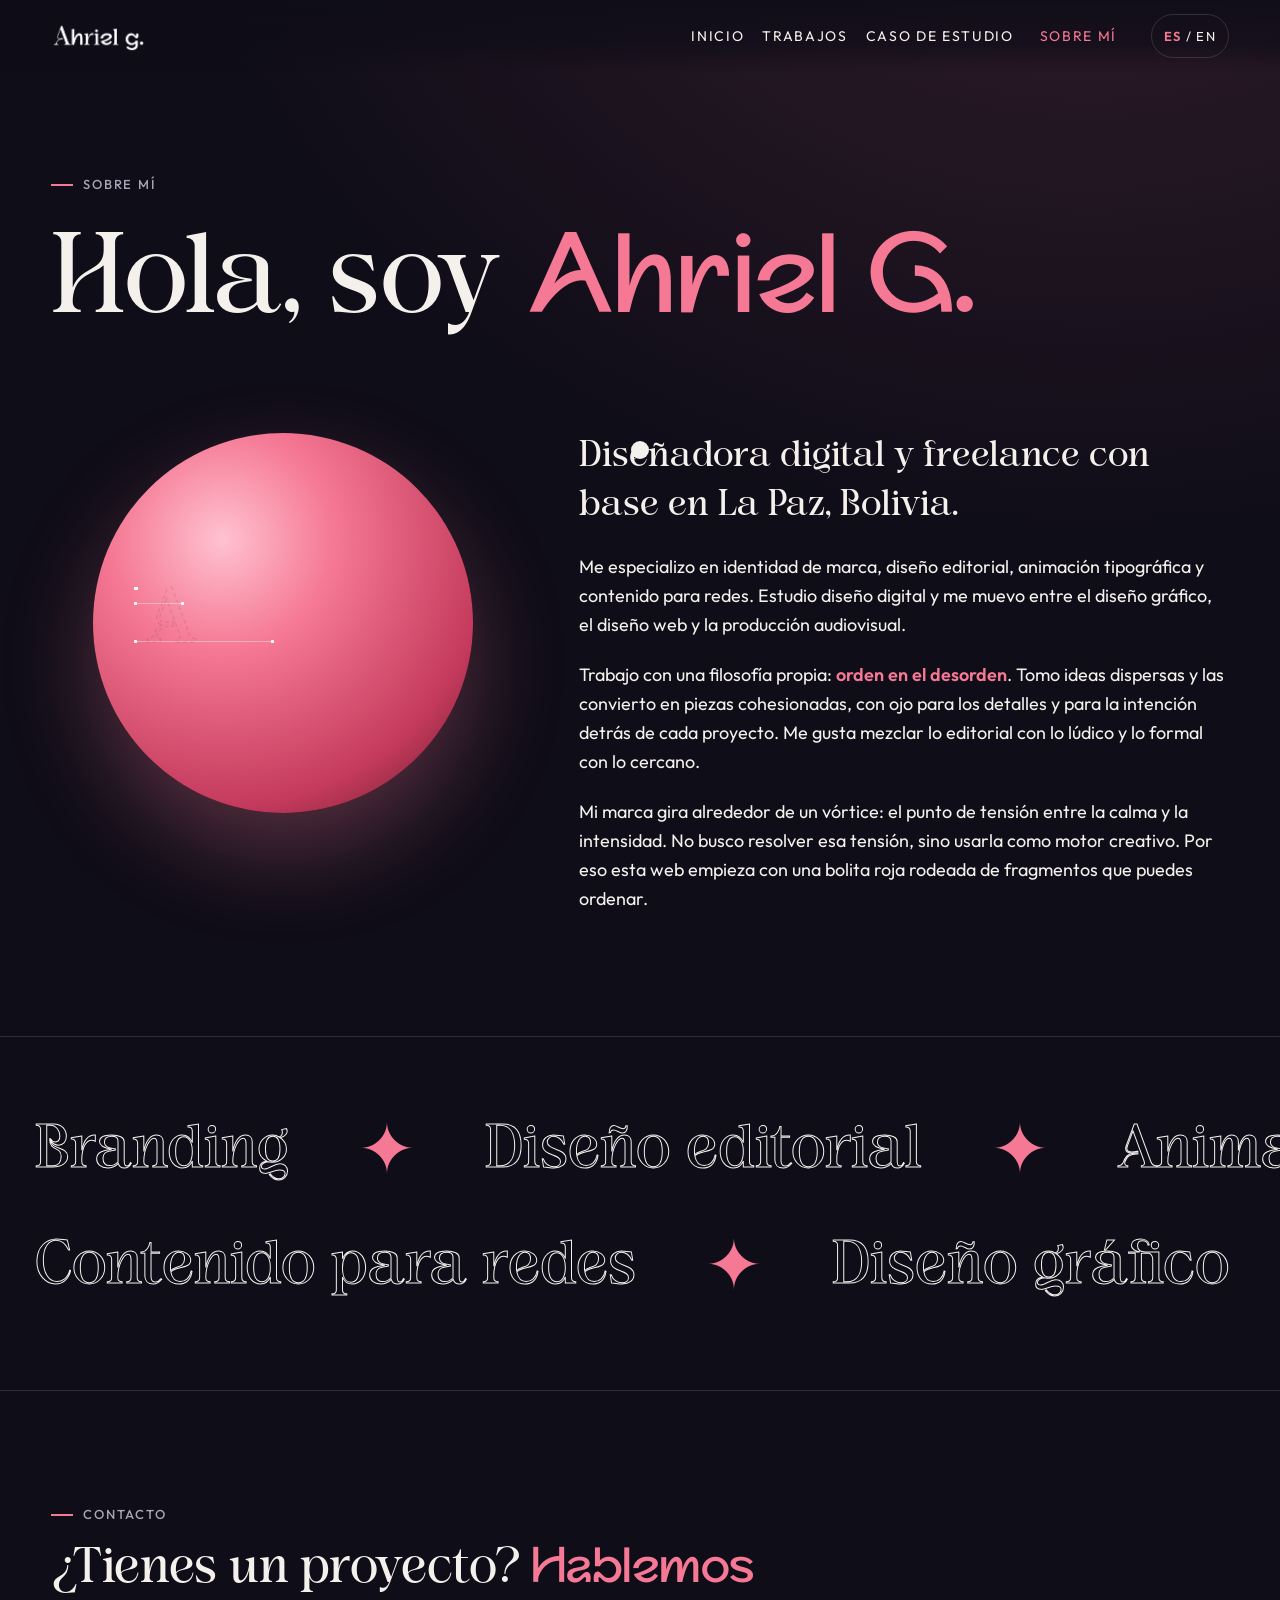
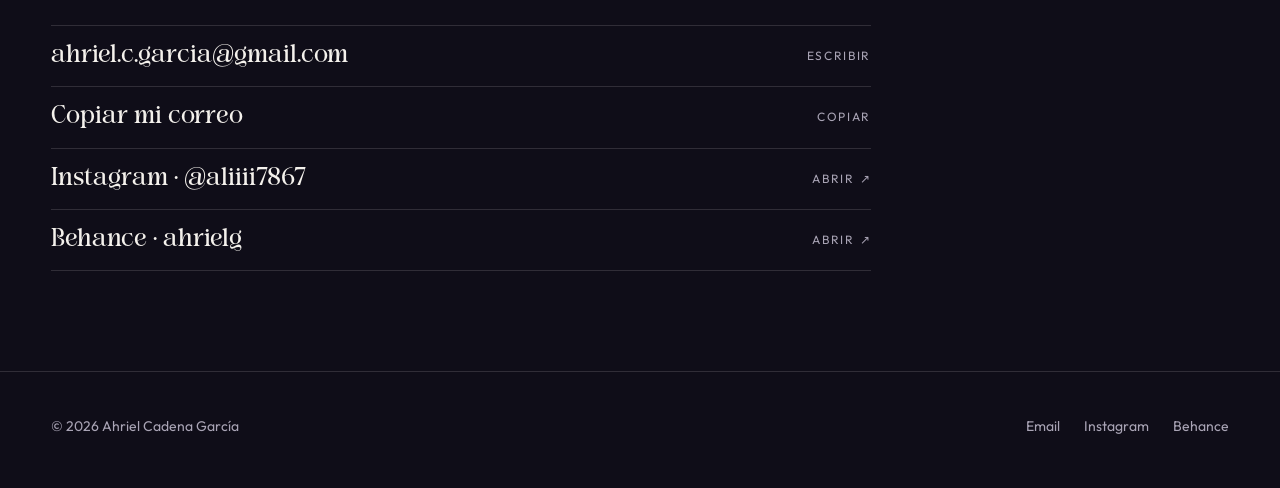
==== sobre-mi.html @ 5d2979db "Portafolio web de Ahriel G. Co-Authored-By: Claude Opus 5.5 <noreply@anthropic.com> Claude-Session: " ====
<!DOCTYPE html>
<html lang="es" class="cargando">
<head>
  <meta charset="UTF-8">
  <meta name="viewport" content="width=device-width, initial-scale=1">
  <title>Sobre mí · Ahriel G.</title>
  <meta name="description" content="Ahriel Cadena García (Ahriel G.), diseñadora digital freelance en La Paz, Bolivia. Bio y contacto.">
  <meta name="theme-color" content="#0F0D18">
  <link rel="icon" href="assets/img/marca/favicon.png">
  <link rel="stylesheet" href="css/estilos.css">
</head>
<body class="pagina-sobre">
  <a class="saltar" href="#contenido" data-i18n="saltar">Saltar al contenido</a>

  <header class="cabecera">
    <a class="cabecera__logo" href="index.html" aria-label="Ahriel G. · Inicio" data-i18n-aria="aria_inicio">
      <img src="assets/img/marca/logo-blanco.webp" alt="Ahriel g." width="777" height="280">
    </a>
    <nav class="menu" aria-label="Principal">
      <ul class="menu__lista">
        <li><a class="menu__enlace" href="index.html"><span data-i18n="nav_inicio">Inicio</span></a></li>
        <li><a class="menu__enlace" href="trabajos.html"><span data-i18n="nav_trabajos">Trabajos</span></a></li>
        <li><a class="menu__enlace" href="caso.html"><span data-i18n="nav_caso">Caso de estudio</span></a></li>
        <li><a class="menu__enlace" href="sobre-mi.html" aria-current="page"><span data-i18n="nav_sobre">Sobre mí</span></a></li>
      </ul>
      <button class="idioma" type="button"><b>ES</b> / EN</button>
      <button class="menu__abrir" type="button" aria-expanded="false" aria-label="Abrir menú" data-i18n-aria="aria_menu"><i></i><i></i></button>
    </nav>
  </header>

  <main id="contenido">
    <section class="encabezado contenedor">
      <p class="etiqueta etiqueta--raya aparece" data-i18n="so_etiqueta">Sobre mí</p>
      <h1 class="aparece" data-i18n="so_titulo">Hola, soy <span class="acento">Ahriel G.</span></h1>
    </section>

    <section class="contenedor sobre">
      <!-- Bolita con el logo y el efecto "Tech Text" (js/tech-text.js):
           el texto vive en un canvas dentro de la bolita, centrado y contenido en ella -->
      <div class="sobre__marca aparece">
        <div class="bolita-logo" role="img" aria-label="Logotipo Ahriel g." data-i18n-aria="aria_logo">
          <div class="bolita-logo__texto" data-texto="Ahriel g."></div>
        </div>
      </div>
      <div class="sobre__texto">
        <p class="destacado aparece" data-i18n="so_p1">Diseñadora digital y freelance con base en La Paz, Bolivia.</p>
        <p class="aparece" data-i18n="so_p2">Me especializo en identidad de marca, diseño editorial, animación tipográfica y contenido para redes. Estudio diseño digital y me muevo entre el diseño gráfico, el diseño web y la producción audiovisual.</p>
        <p class="aparece" data-i18n="so_p3">Trabajo con una filosofía propia: <strong>orden en el desorden</strong>. Tomo ideas dispersas y las convierto en piezas cohesionadas, con ojo para los detalles y para la intención detrás de cada proyecto. Me gusta mezclar lo editorial con lo lúdico y lo formal con lo cercano.</p>
        <p class="aparece" data-i18n="so_p4">Mi marca gira alrededor de un vórtice: el punto de tensión entre la calma y la intensidad. No busco resolver esa tensión, sino usarla como motor creativo. Por eso esta web empieza con una bolita roja rodeada de fragmentos que puedes ordenar.</p>
      </div>
    </section>

    <!-- Filas de palabras que se desplazan (el contenido se repite para que el bucle no se corte) -->
    <section class="cintas" aria-label="Disciplinas" data-i18n-aria="aria_disciplinas">
      <div class="cinta" aria-hidden="true">
        <span data-i18n="ci1">Branding</span><span><b>✦</b></span><span data-i18n="ci2">Diseño editorial</span><span><b>✦</b></span><span data-i18n="ci3">Animación tipográfica</span><span><b>✦</b></span>
        <span data-i18n="ci1">Branding</span><span><b>✦</b></span><span data-i18n="ci2">Diseño editorial</span><span><b>✦</b></span><span data-i18n="ci3">Animación tipográfica</span><span><b>✦</b></span>
      </div>
      <div class="cinta cinta--inversa" aria-hidden="true">
        <span data-i18n="ci4">Contenido para redes</span><span><b>✦</b></span><span data-i18n="ci5">Diseño gráfico</span><span><b>✦</b></span><span data-i18n="ci6">Diseño web</span><span><b>✦</b></span>
        <span data-i18n="ci4">Contenido para redes</span><span><b>✦</b></span><span data-i18n="ci5">Diseño gráfico</span><span><b>✦</b></span><span data-i18n="ci6">Diseño web</span><span><b>✦</b></span>
      </div>
      <p class="solo-lector" data-i18n="so_disc">Branding, diseño editorial, animación tipográfica, contenido para redes, diseño gráfico y diseño web.</p>
    </section>

    <section class="contacto contenedor" id="contacto" aria-labelledby="titulo-contacto">
      <p class="etiqueta etiqueta--raya aparece" data-i18n="co_etiqueta">Contacto</p>
      <h2 id="titulo-contacto" class="aparece" data-i18n="co_titulo">¿Tienes un proyecto? <span class="acento">Hablemos</span></h2>
      <ul class="contacto__lista">
        <li class="aparece"><a href="mailto:ahriel.c.garcia@gmail.com">ahriel.c.garcia@gmail.com <small data-i18n="co_escribir">Escribir</small></a></li>
        <li class="aparece"><button type="button" data-copiar="ahriel.c.garcia@gmail.com"><span data-i18n="co_copiar_t">Copiar mi correo</span> <small data-i18n="co_copiar">Copiar</small></button></li>
        <li class="aparece"><a href="https://www.instagram.com/aliiii7867/" target="_blank" rel="noopener">Instagram · @aliiii7867 <small data-i18n="co_abrir">Abrir ↗</small></a></li>
        <li class="aparece"><a href="https://www.behance.net/ahrielg" target="_blank" rel="noopener">Behance · ahrielg <small data-i18n="co_abrir">Abrir ↗</small></a></li>
      </ul>
    </section>
  </main>

  <footer class="pie">
    <span>© <span data-anio>2026</span> Ahriel Cadena García</span>
    <div class="pie__enlaces">
      <a href="mailto:ahriel.c.garcia@gmail.com">Email</a>
      <a href="https://www.instagram.com/aliiii7867/" target="_blank" rel="noopener">Instagram</a>
      <a href="https://www.behance.net/ahrielg" target="_blank" rel="noopener">Behance</a>
    </div>
  </footer>

  <div class="transicion" aria-hidden="true"><img src="assets/img/marca/logo-negativo.webp" alt=""></div>

  <script src="js/textos.js"></script>
  <script src="js/comun.js"></script>
  <script src="js/tech-text.js"></script>
  <script src="js/sobre-mi.js"></script>
</body>
</html>
---- css/estilos.css ----
/* =====================================================================
   PORTAFOLIO · AHRIEL G.
   Hoja de estilos principal, ordenada en bloques:
   1. Colores y medidas            7. Cursor personalizado
   2. Tipografías                  8. Transición entre páginas
   3. Base                         9. Precarga
   4. Cabecera y menú             10. Apariciones y utilidades
   5. Pie de página               11+. Estilos de cada página (marcados)
   6. Botones con corchetes
   ===================================================================== */

/* ---------------------------------------------------------------------
   1. COLORES Y MEDIDAS
   Para cambiar un color en toda la web, cámbialo solo aquí.
   --------------------------------------------------------------------- */
:root {
  /* Paleta de la identidad visual de Ahriel G. */
  --fondo: #0F0D18;        /* Primario (casi negro)             */
  --fondo-2: #17141F;      /* Tarjetas                          */
  --rojo: #F0402F;         /* Secundario                        */
  --menta: #4FD9AC;        /* Acento (turquesa)                 */
  --amarillo: #F5C13D;     /* Color 4                           */
  --rosa: #F57894;         /* Rosa neón                         */
  --indigo: #5B54B0;       /* Índigo orbital                    */
  --texto: #F4F1EC;        /* Texto principal                   */
  --texto-suave: #A9A4B5;  /* Texto secundario                  */
  --linea: rgba(244, 241, 236, 0.14);

  /* Color que predomina en cada página (se cambia más abajo, en 1b) */
  --acento: var(--rojo);

  --margen: clamp(16px, 4vw, 56px);
  --radio: 18px;
  --alto-cabecera: 72px;
  --suave: cubic-bezier(0.22, 1, 0.36, 1);
}

/* 1b. COLOR PREDOMINANTE DE CADA PÁGINA */
.pagina-inicio   { --acento: var(--rojo); }
.pagina-trabajos { --acento: var(--menta); }
.pagina-caso     { --acento: var(--amarillo); }
.pagina-sobre    { --acento: var(--rosa); }

/* ---------------------------------------------------------------------
   2. TIPOGRAFÍAS
   Ramesha → títulos · Gebuk → palabras de acento · Outfit → texto
   Ramesha se ve más grande que Gebuk con los mismos px: sus mayúsculas
   miden 735 unidades y las de Gebuk 625. Con size-adjust: 85% las dos
   quedan con la misma altura visual en todo el sitio.
   --------------------------------------------------------------------- */
@font-face { font-family: "Ramesha"; src: url("../assets/fonts/ramesha-regular.woff") format("woff"); font-weight: 400; font-display: swap; size-adjust: 85%; }
@font-face { font-family: "Ramesha"; src: url("../assets/fonts/ramesha-bold.woff") format("woff"); font-weight: 700; font-display: swap; size-adjust: 85%; }
@font-face { font-family: "Ramesha"; src: url("../assets/fonts/ramesha-italic.woff") format("woff"); font-style: italic; font-display: swap; size-adjust: 85%; }
@font-face { font-family: "Gebuk"; src: url("../assets/fonts/gebuk-regular.woff") format("woff"); font-display: swap; }
@font-face { font-family: "Outfit"; src: url("../assets/fonts/outfit-variable.woff2") format("woff2"); font-weight: 100 900; font-display: swap; }

/* ---------------------------------------------------------------------
   3. BASE
   --------------------------------------------------------------------- */
*, *::before, *::after { box-sizing: border-box; }
html { -webkit-text-size-adjust: 100%; scroll-behavior: smooth; overflow-x: clip; }
body {
  margin: 0;
  /* un brillo suave del color de la página arriba del todo */
  background:
    radial-gradient(120% 60% at 85% -10%, color-mix(in srgb, var(--acento) 16%, transparent), transparent 60%),
    var(--fondo);
  background-repeat: no-repeat;
  color: var(--texto);
  font-family: "Outfit", system-ui, sans-serif;
  font-size: clamp(16px, 1.05vw + 10px, 19px);
  line-height: 1.6;
  -webkit-font-smoothing: antialiased;
  overflow-x: hidden;
}
img, video, canvas { display: block; max-width: 100%; }
a { color: inherit; }
button { font: inherit; color: inherit; }
::selection { background: var(--acento); color: var(--fondo); }

h1, h2, h3 { font-family: "Ramesha", Georgia, serif; font-weight: 400; line-height: 0.98; margin: 0; letter-spacing: -0.005em; }
h1 { font-size: clamp(56px, 10vw, 128px); }
h2 { font-size: clamp(40px, 6.4vw, 92px); }
h3 { font-size: clamp(28px, 3vw, 44px); }

/* Palabra de acento en Gebuk */
.acento { font-family: "Gebuk", "Ramesha", serif; color: var(--acento); font-weight: 400; }

.etiqueta {
  font-size: 13px; letter-spacing: 0.14em; text-transform: uppercase;
  color: var(--texto-suave); font-weight: 500;
}
/* una rayita del color de la página antes de cada etiqueta */
.etiqueta--raya::before { content: ""; display: inline-block; width: 22px; height: 2px; background: var(--acento); vertical-align: middle; margin-right: 10px; transform: translateY(-1px); }

.contenedor { width: 100%; max-width: 1360px; margin: 0 auto; padding-left: var(--margen); padding-right: var(--margen); }
.solo-lector { position: absolute; width: 1px; height: 1px; overflow: hidden; clip: rect(0 0 0 0); white-space: nowrap; }
.saltar { position: absolute; left: 12px; top: -60px; z-index: 300; background: var(--texto); color: var(--fondo); padding: 10px 16px; border-radius: 99px; }
.saltar:focus { top: 12px; }
:focus-visible { outline: 2px solid var(--acento); outline-offset: 4px; border-radius: 6px; }

/* ---------------------------------------------------------------------
   4. CABECERA Y MENÚ
   --------------------------------------------------------------------- */
.cabecera {
  position: fixed; inset: 0 0 auto 0; z-index: 100;
  height: var(--alto-cabecera);
  display: flex; align-items: center; justify-content: space-between; gap: 16px;
  padding: 0 var(--margen);
  background: linear-gradient(rgba(15, 13, 24, 0.94) 0%, rgba(15, 13, 24, 0.7) 60%, rgba(15, 13, 24, 0) 100%);
}
.cabecera__logo img { height: 34px; width: auto; }
.menu { display: flex; align-items: center; gap: clamp(8px, 2vw, 28px); }
.menu__lista { display: flex; gap: clamp(4px, 1.4vw, 20px); list-style: none; margin: 0; padding: 0; }
.menu__enlace { display: inline-flex; align-items: center; min-height: 44px; text-decoration: none; font-size: 14px; letter-spacing: 0.12em; text-transform: uppercase; }
.menu__enlace span { display: inline-block; transition: padding 0.3s var(--suave), color 0.3s; }
.menu__enlace:hover span, .menu__enlace[aria-current="page"] span { padding: 0 8px; color: var(--acento); }
.idioma { min-height: 44px; min-width: 64px; padding: 0 12px; border-radius: 99px; cursor: pointer; background: transparent; border: 1px solid var(--linea); font-size: 13px; letter-spacing: 0.1em; }
.idioma b { color: var(--acento); font-weight: 600; }
.menu__abrir { display: none; width: 48px; height: 48px; border: 0; background: transparent; cursor: pointer; position: relative; }
.menu__abrir i { position: absolute; left: 12px; right: 12px; height: 2px; background: var(--texto); transition: transform 0.4s var(--suave), top 0.4s var(--suave); }
.menu__abrir i:nth-child(1) { top: 19px; }
.menu__abrir i:nth-child(2) { top: 27px; }
.menu-abierto .menu__abrir i:nth-child(1) { top: 23px; transform: rotate(45deg); }
.menu-abierto .menu__abrir i:nth-child(2) { top: 23px; transform: rotate(-45deg); }
@media (max-width: 860px) {
  .menu__abrir { display: block; }
  .menu__lista {
    position: fixed; inset: 0; z-index: -1;
    flex-direction: column; justify-content: center; align-items: flex-start; gap: 8px;
    padding: calc(var(--alto-cabecera) + 24px) var(--margen) 40px;
    background: var(--fondo);
    clip-path: circle(0% at calc(100% - 40px) 36px);
    transition: clip-path 0.7s var(--suave);
  }
  .menu-abierto .menu__lista { clip-path: circle(150% at calc(100% - 40px) 36px); }
  .menu__enlace { font-family: "Ramesha", serif; font-size: clamp(44px, 13vw, 72px); letter-spacing: 0; text-transform: none; }
}

/* ---------------------------------------------------------------------
   5. PIE DE PÁGINA
   --------------------------------------------------------------------- */
.pie {
  position: relative; z-index: 3; background: var(--fondo);
  border-top: 1px solid var(--linea);
  padding: 32px var(--margen) 40px;
  display: flex; flex-wrap: wrap; gap: 16px 32px; justify-content: space-between; align-items: center;
  font-size: 14px; color: var(--texto-suave);
}
.pie a { text-decoration: none; display: inline-flex; min-height: 44px; align-items: center; }
.pie a:hover { color: var(--acento); }
.pie__enlaces { display: flex; flex-wrap: wrap; gap: 4px 24px; }

/* ---------------------------------------------------------------------
   6. BOTONES CON CORCHETES
   Cuatro corchetes en las esquinas que se abren con el mouse,
   al tocar (:active) o cuando el botón entra en pantalla en celular (.tocado).
   --------------------------------------------------------------------- */
.boton {
  position: relative; display: inline-flex; align-items: center; justify-content: center; gap: 10px;
  min-height: 52px; padding: 12px 34px;
  text-decoration: none; text-transform: uppercase; letter-spacing: 0.14em; font-size: 14px; font-weight: 500;
  background: none; border: 0; cursor: pointer; color: var(--texto); white-space: nowrap;
}
.boton::before, .boton::after, .boton > .c1, .boton > .c2 {
  content: ""; position: absolute; width: 10px; height: 10px;
  border-color: currentColor; border-style: solid; border-width: 0;
  transition: transform 0.35s var(--suave);
}
.boton::before { left: 0; top: 0; border-left-width: 1.5px; border-top-width: 1.5px; }
.boton::after  { right: 0; top: 0; border-right-width: 1.5px; border-top-width: 1.5px; }
.boton > .c1   { left: 0; bottom: 0; border-left-width: 1.5px; border-bottom-width: 1.5px; }
.boton > .c2   { right: 0; bottom: 0; border-right-width: 1.5px; border-bottom-width: 1.5px; }
.boton:hover::before, .boton:active::before, .boton.tocado::before, .boton:hover > .c1, .boton:active > .c1, .boton.tocado > .c1 { transform: translateX(-10px); }
.boton:hover::after, .boton:active::after, .boton.tocado::after, .boton:hover > .c2, .boton:active > .c2, .boton.tocado > .c2 { transform: translateX(10px); }
.boton--acento { color: var(--acento); }
.boton .flecha { transition: transform 0.35s var(--suave); }
.boton:hover .flecha { transform: translateX(4px); }

/* ---------------------------------------------------------------------
   7. CURSOR PERSONALIZADO (solo con mouse)
   --------------------------------------------------------------------- */
.cursor { position: fixed; left: 0; top: 0; z-index: 400; pointer-events: none; width: 0; height: 0; display: none; }
.cursor__bola {
  position: absolute; left: 0; top: 0; width: 18px; height: 18px; border-radius: 50%;
  transform: translate(-50%, -50%); background: var(--texto); mix-blend-mode: difference;
  transition: width 0.35s var(--suave), height 0.35s var(--suave), background 0.3s;
  display: grid; place-items: center;
}
.cursor__texto { font-size: 11px; line-height: 1.15; letter-spacing: 0.12em; text-transform: uppercase; font-weight: 600; color: var(--fondo); text-align: center; opacity: 0; transition: opacity 0.2s; }
.cursor--enlace .cursor__bola { width: 48px; height: 48px; }
.cursor--texto .cursor__bola { width: 104px; height: 104px; mix-blend-mode: normal; background: var(--acento); }
.cursor--texto .cursor__texto { opacity: 1; }
@media (hover: hover) and (pointer: fine) {
  .cursor { display: block; }
  body.con-cursor, body.con-cursor a, body.con-cursor button { cursor: none; }
}

/* ---------------------------------------------------------------------
   8. TRANSICIÓN ENTRE PÁGINAS (círculo rojo de la marca)
   --------------------------------------------------------------------- */
.transicion {
  position: fixed; inset: 0; z-index: 500; pointer-events: none; background: var(--rojo);
  clip-path: circle(0px at var(--x, 50%) var(--y, 50%)); display: grid; place-items: center;
}
.transicion img { width: min(44vw, 340px); opacity: 0; transition: opacity 0.3s; }
.transicion.cubre { clip-path: circle(150vmax at var(--x, 50%) var(--y, 50%)); transition: clip-path 0.7s var(--suave); pointer-events: auto; }
.transicion.cubre img { opacity: 1; }
.transicion.abre { clip-path: circle(0px at 50% 50%); transition: clip-path 0.8s var(--suave); }
.cargando .transicion { clip-path: circle(150vmax at 50% 50%); }

/* ---------------------------------------------------------------------
   9. PRECARGA (solo en Inicio)
   --------------------------------------------------------------------- */
.precarga { position: fixed; inset: 0; z-index: 450; background: var(--fondo); display: grid; place-items: center; text-align: center; transition: opacity 0.8s var(--suave), visibility 0.8s; }
.precarga img { width: min(56vw, 300px); margin: 0 auto 28px; }
.precarga__barra { width: min(70vw, 320px); height: 2px; background: var(--linea); margin: 0 auto 12px; overflow: hidden; }
.precarga__barra i { display: block; height: 100%; width: 0; background: var(--acento); transition: width 0.3s; }
.precarga__num { font-size: 13px; letter-spacing: 0.2em; color: var(--texto-suave); }
.precarga.lista { opacity: 0; visibility: hidden; }

/* ---------------------------------------------------------------------
   10. APARICIONES Y UTILIDADES
   --------------------------------------------------------------------- */
.aparece { opacity: 0; transform: translateY(32px); transition: opacity 0.9s var(--suave), transform 0.9s var(--suave); }
.aparece.visible { opacity: 1; transform: none; }
.aparece[data-retraso="1"] { transition-delay: 0.1s; }
.aparece[data-retraso="2"] { transition-delay: 0.2s; }
.aparece[data-retraso="3"] { transition-delay: 0.3s; }

.encabezado { padding-top: calc(var(--alto-cabecera) + clamp(40px, 8vw, 110px)); padding-bottom: clamp(32px, 5vw, 64px); }
.encabezado h1 { margin: 16px 0 22px; }
.encabezado p { max-width: 640px; color: var(--texto-suave); margin: 0; }

@media (prefers-reduced-motion: reduce) {
  *, *::before, *::after { animation-duration: 0.01ms !important; animation-iteration-count: 1 !important; transition-duration: 0.01ms !important; scroll-behavior: auto !important; }
  .aparece { opacity: 1; transform: none; }
}


/* =====================================================================
   PÁGINA: INICIO (index.html) · predomina el ROJO
   Capas, de atrás hacia adelante:
   0 · mitad trasera de los anillos
   1 · lienzo con la bolita roja
   2 · textos y mitad delantera de los anillos (la bolita pasa por el medio)
   ===================================================================== */
.inicio-lienzo { position: fixed; inset: 0; z-index: 1; width: 100%; height: 100%; pointer-events: none; }
.pagina-inicio main > section { position: relative; }          /* sin z-index: así se pueden intercalar capas */
.pagina-inicio .sobre-lienzo { position: relative; z-index: 2; }

/* --- Portada --- */
.portada {
  min-height: 100svh; display: flex; flex-direction: column; justify-content: flex-end;
  padding: calc(var(--alto-cabecera) + 24px) var(--margen) clamp(28px, 5vh, 56px);
  -webkit-user-select: none; user-select: none; -webkit-touch-callout: none;
}
.portada__etiqueta { color: var(--acento); margin: 0 0 clamp(28px, 5vh, 52px); }
.portada__titulo { font-size: clamp(76px, 17vw, 220px); line-height: 0.82; }
/* "Del caos a la forma" y el texto aparecen al completar el gesto */
.portada__frase {
  display: block; margin: 0.32em 0 0; font-family: "Gebuk", serif; font-size: clamp(30px, 5.4vw, 78px); line-height: 1;
  color: var(--texto); min-height: 1em;
}
.portada__frase em { font-style: normal; color: var(--acento); }
.portada__frase .letra { display: inline-block; opacity: 0; transform: translateY(0.5em) rotate(6deg); transition: opacity 0.5s var(--suave), transform 0.7s var(--suave); transition-delay: calc(var(--i) * 35ms); }
.revelado .portada__frase .letra { opacity: 1; transform: none; }
.portada__pie { display: flex; flex-wrap: wrap; justify-content: space-between; align-items: flex-end; gap: 20px; margin-top: clamp(20px, 4vh, 40px); min-height: 52px; }
.portada__texto { max-width: 460px; margin: 0; color: var(--texto-suave); opacity: 0; transform: translateY(16px); transition: opacity 0.8s var(--suave) 0.45s, transform 0.8s var(--suave) 0.45s; }
.revelado .portada__texto { opacity: 1; transform: none; }

/* Indicador "mantén presionado" (también es un botón: se puede mantener Espacio) */
.mantener {
  display: flex; align-items: center; gap: 14px; margin-left: auto;
  font-size: 13px; letter-spacing: 0.14em; text-transform: uppercase;
  background: none; border: 0; cursor: pointer; padding: 4px; text-align: left;
  transition: opacity 0.6s var(--suave);
}
.mantener__anillo { width: 48px; height: 48px; transform: rotate(-90deg); flex: none; }
.mantener__anillo circle { fill: none; stroke-width: 2; }
.mantener__anillo .fondo { stroke: var(--linea); }
.mantener__anillo .lleno { stroke: var(--acento); stroke-dasharray: 126; stroke-dashoffset: 126; }
.mantener .solo-tactil { display: none; }
@media (hover: none) { .mantener .solo-tactil { display: inline; } .mantener .solo-mouse { display: none; } }
.revelado .mantener { opacity: 0; pointer-events: none; }

/* --- Bloques --- */
.bloque { padding: clamp(80px, 16vh, 180px) 0; }

/* --- Lo que hago --- */
/* "Lo que hago": solo la frase, más grande, con aire equilibrado arriba y abajo */
.bloque--hago { padding: clamp(90px, 18vh, 200px) 0; }
.bloque--hago h2 { font-size: clamp(44px, 7.4vw, 116px); line-height: 1.02; max-width: 15ch; }

/* --- Anillos transparentes con los trabajos ---
   Cada anillo tiene dos capas iguales: la trasera queda detrás de la bolita
   y la delantera encima. Así la bolita pasa por el medio del anillo. */
.anillos { display: grid; gap: clamp(8px, 2vw, 24px); margin-top: 40px; }
.anillo { position: relative; display: block; height: clamp(200px, 24vw, 280px); text-decoration: none; outline-offset: -8px; }
.anillo__capa { position: absolute; inset: 0; perspective: 1100px; pointer-events: none; }
.anillo__capa--atras { z-index: 0; }
.anillo__capa--frente { z-index: 2; }
.anillo__giro { position: absolute; left: 50%; top: 50%; width: 0; height: 0; transform-style: preserve-3d; transform: rotateX(-14deg) rotateY(var(--giro, 0deg)); }
.anillo__letra {
  position: absolute; left: 0; top: 0;
  font-family: "Ramesha", serif; font-size: clamp(26px, 3.4vw, 50px); line-height: 1;
  transform: translate(-50%, -50%) rotateY(var(--a)) translateZ(var(--r));
  color: var(--texto); backface-visibility: visible;
}
.anillo__capa--atras .anillo__letra { opacity: 0.22; }
.anillo__letra.oculta { visibility: hidden; }
.anillo__vidrio {
  position: absolute; left: 50%; top: 50%; width: min(70vw, 680px); height: clamp(60px, 8vw, 90px);
  transform: translate(-50%, -50%); border-radius: 50%;
  border: 1px solid rgba(244, 241, 236, 0.24);
  background: radial-gradient(ellipse at 50% 30%, rgba(244, 241, 236, 0.07), rgba(244, 241, 236, 0) 70%);
  transition: border-color 0.4s;
}
.anillo__capa--atras .anillo__vidrio { clip-path: inset(0 0 50% 0); }   /* mitad de arriba (atrás)   */
.anillo__capa--frente .anillo__vidrio { clip-path: inset(50% 0 0 0); }  /* mitad de abajo (adelante) */
.anillo__dato { position: absolute; left: 0; top: 4px; z-index: 2; white-space: nowrap; font-size: 13px; letter-spacing: 0.14em; text-transform: uppercase; color: var(--texto-suave); transition: color 0.3s; }
.anillo:hover .anillo__vidrio, .anillo.activo .anillo__vidrio { border-color: var(--acento); }
.anillo:hover .anillo__dato, .anillo.activo .anillo__dato { color: var(--acento); }

/* --- Cierre: la bolita crece hasta llenar la pantalla de rojo --- */
.cierre { min-height: 130svh; display: flex; align-items: flex-end; }
.cierre__texto { padding-bottom: clamp(48px, 12vh, 140px); transition: color 0.5s; }
.cierre__texto p { color: var(--texto-suave); max-width: 520px; transition: color 0.5s; }
.cierre__correo { display: inline-block; font-family: "Ramesha", serif; font-size: clamp(30px, 5vw, 68px); text-decoration: none; border-bottom: 1px solid currentColor; margin: 14px 0 30px; overflow-wrap: anywhere; }
/* cuando la pantalla ya es roja, el texto pasa a oscuro para que se lea */
.en-rojo .cierre__texto, .en-rojo .cierre__texto p { color: var(--fondo); }
.en-rojo .cierre__texto .acento { color: var(--texto); }
.en-rojo .cierre__texto .etiqueta { color: var(--fondo); }
.en-rojo .cierre__texto .etiqueta--raya::before { background: var(--fondo); }
.en-rojo .cierre__texto .boton { color: var(--fondo); }
.en-rojo .avance { color: var(--fondo); }

.avance { position: fixed; right: 18px; top: 50%; z-index: 5; transform: translateY(-50%); display: flex; flex-direction: column; align-items: center; gap: 10px; font-size: 11px; letter-spacing: 0.1em; color: var(--texto-suave); }
.avance i { display: block; width: 1px; height: 120px; background: var(--linea); position: relative; }
.avance i::after { content: ""; position: absolute; left: 0; top: 0; width: 1px; height: var(--p, 0%); background: var(--acento); }
@media (max-width: 860px) { .avance { display: none; } }


/* =====================================================================
   PÁGINA: TRABAJOS (trabajos.html) · predomina el TURQUESA
   ===================================================================== */
.bento {
  display: grid; gap: clamp(12px, 1.4vw, 20px);
  grid-template-columns: repeat(6, minmax(0, 1fr));
  grid-auto-rows: auto;               /* cada tarjeta define su alto; la fila toma el de la más alta */
  padding-bottom: clamp(60px, 10vw, 120px);
}
.tarjeta {
  position: relative; overflow: hidden; border-radius: var(--radio);
  background: var(--fondo-2); border: 1px solid var(--linea);
  isolation: isolate;
}
.tarjeta::before {
  content: ""; position: absolute; inset: 0; z-index: 5; pointer-events: none;
  background: radial-gradient(420px circle at var(--mx, 50%) var(--my, 50%), color-mix(in srgb, var(--acento) 16%, transparent), transparent 60%);
  opacity: 0; transition: opacity 0.4s;
}
.tarjeta:hover::before, .tarjeta.en-foco::before { opacity: 1; }
.tarjeta__escena { position: absolute; inset: 0; z-index: 1; }
/* Datos de la tarjeta: tipo, nombre y botón, con aire entre ellos */
.tarjeta__info {
  position: absolute; left: 0; bottom: 0; z-index: 4; pointer-events: none;
  padding: clamp(20px, 2.2vw, 30px);
  display: flex; flex-direction: column; align-items: flex-start; gap: 12px;
}
.tarjeta__info .etiqueta { color: var(--acento); }
.tarjeta__info h2 { font-size: clamp(32px, 3vw, 48px); }
.tarjeta__info .boton { pointer-events: auto; margin-top: 8px; margin-left: -6px; background: rgba(15, 13, 24, 0.55); backdrop-filter: blur(6px); -webkit-backdrop-filter: blur(6px); border-radius: 4px; }
/* degradado detrás del texto para que siempre se lea */
.tarjeta__info::before { content: ""; position: absolute; inset: -60px -40px 0 -40px; z-index: -1; background: radial-gradient(ellipse at 20% 100%, rgba(15, 13, 24, 0.9), rgba(15, 13, 24, 0) 70%); }

/* Escritorio: Expiria y Lit Killah lado a lado; el lyric (credencial) junto al
   cartel de Zagreb en formato póster; el caso de estudio a todo el ancho */
.t-expiria { grid-column: span 3; min-height: clamp(480px, 44vw, 660px); }
.t-lit     { grid-column: span 3; min-height: clamp(480px, 44vw, 660px); }
.t-lyric   { grid-column: span 4; }
.t-zagreb  { grid-column: span 2; }
.t-caso    { grid-column: span 6; min-height: clamp(300px, 26vw, 380px); }

/* — Expiria: pared de stickers elásticos — */
.stickers { position: absolute; inset: 0; overflow: hidden; user-select: none; -webkit-user-select: none; background: radial-gradient(circle at 30% 20%, #1D1A27, var(--fondo-2) 70%); }
.sticker {
  position: absolute; left: 0; top: 0; touch-action: none; cursor: grab;
  transform: translate(var(--x), var(--y)) rotate(var(--rot)) scale(var(--esc, 1));
  will-change: transform; user-select: none; -webkit-user-select: none;
  filter: drop-shadow(0 calc(4px + var(--alto, 0) * 22px) calc(6px + var(--alto, 0) * 24px) rgba(0, 0, 0, calc(0.35 + var(--alto, 0) * 0.2)));
}
.sticker:active { cursor: grabbing; }
.sticker img { width: 100%; height: auto; pointer-events: none; -webkit-user-drag: none; }
/* troquelado: borde blanco que sigue la forma de la imagen transparente */
.sticker--troquel img { filter: drop-shadow(2px 0 0 #fff) drop-shadow(-2px 0 0 #fff) drop-shadow(0 2px 0 #fff) drop-shadow(0 -2px 0 #fff); }
/* stickers rectangulares o redondos, con borde y esquina que se despega */
.sticker--forma { border: 4px solid #fff; overflow: hidden; display: grid; place-items: center; text-align: center; }
.sticker--forma::after {
  content: ""; position: absolute; right: -2px; bottom: -2px; width: calc(var(--despegue, 0) * 30px); height: calc(var(--despegue, 0) * 30px);
  background: linear-gradient(135deg, rgba(0, 0, 0, 0.25) 0%, #fff 48%, #E9E6EE 52%, #C9C4D2 100%);
  border-top-left-radius: 70% 70%; box-shadow: -3px -3px 6px rgba(0, 0, 0, 0.25);
  transition: width 0.3s var(--suave), height 0.3s var(--suave);
}
.sticker--forma:hover, .sticker--forma.insinua { --despegue: 1; }
.sticker--rect { border-radius: 12px; }
.sticker--circulo { border-radius: 50%; aspect-ratio: 1; min-width: 66px; }
.sticker__color { width: 100%; height: 100%; display: grid; place-items: center; font-size: 12px; font-weight: 600; letter-spacing: 0.06em; }
.sticker__tipo { padding: 10px 16px; background: #fff; color: #050505; font-size: 15px; line-height: 1.15; }
.sticker__tipo small { display: block; font-size: 10px; letter-spacing: 0.14em; text-transform: uppercase; color: #6D6878; }
/* acabado holográfico */
.sticker--holo::before { content: ""; position: absolute; inset: 0; z-index: 2; pointer-events: none; mix-blend-mode: color-dodge; opacity: 0.5; background: linear-gradient(115deg, transparent 20%, #ff8ad8 35%, #8af7ff 50%, #fff38a 65%, transparent 80%); background-size: 250% 250%; background-position: var(--holo, 50%) 50%; }
.stickers__pista { position: absolute; right: 18px; top: 16px; z-index: 3; font-size: 12px; letter-spacing: 0.14em; text-transform: uppercase; color: var(--texto-suave); pointer-events: none; }

/* — Lyric video: credencial metálica que refleja el video (Reflective Card) —
   La credencial va centrada y, debajo, el nombre del proyecto y el botón. */
.t-lyric { display: flex; flex-direction: column; align-items: center; justify-content: center; gap: clamp(18px, 2vw, 28px); padding: clamp(36px, 4vw, 56px) clamp(20px, 3vw, 40px) clamp(24px, 2.6vw, 34px); }
.credencial-escena { position: relative; inset: auto; display: grid; place-items: center; perspective: 900px; }
.credencial {
  --rx: 0deg; --ry: 0deg; --lx: 50%; --ly: 50%; --px: 0%; --py: 0%;
  position: relative; width: clamp(220px, 19vw, 290px); aspect-ratio: 5 / 7.6; border-radius: 18px; overflow: hidden;
  transform: rotateX(var(--rx)) rotateY(var(--ry)); transform-style: preserve-3d;
  background: linear-gradient(145deg, #6F6B78, #2B2933 45%, #8C8896 70%, #3A3842);
  box-shadow: 0 1px 0 rgba(255, 255, 255, 0.5) inset, 0 0 0 1px rgba(255, 255, 255, 0.18) inset,
              calc(var(--ry) * -1.2) calc(26px + var(--rx) * 1.2) 60px rgba(0, 0, 0, 0.55);
  cursor: pointer; touch-action: pan-y; outline-offset: 6px;
}
/* el video, como si fuera un reflejo sobre el metal: gris, contrastado y un poco borroso */
.credencial__reflejo { position: absolute; inset: -10%; transform: translate(var(--px), var(--py)); }
.credencial__reflejo video { width: 100%; height: 100%; object-fit: cover; filter: grayscale(1) contrast(1.35) brightness(0.85) blur(0.6px); opacity: 0.8; mix-blend-mode: screen; }
/* metal cepillado: líneas finas y un tinte frío */
.credencial__metal { position: absolute; inset: 0; pointer-events: none; mix-blend-mode: overlay;
  background: repeating-linear-gradient(90deg, rgba(255, 255, 255, 0.07) 0 1px, rgba(0, 0, 0, 0.06) 1px 3px),
              linear-gradient(160deg, rgba(200, 225, 255, 0.35), rgba(30, 28, 40, 0.5) 55%, rgba(220, 215, 235, 0.3)); }
/* la luz que se mueve al inclinar */
.credencial__brillo { position: absolute; inset: 0; pointer-events: none; mix-blend-mode: soft-light;
  background: radial-gradient(circle at var(--lx) var(--ly), rgba(255, 255, 255, 0.85), rgba(255, 255, 255, 0) 45%),
              linear-gradient(115deg, transparent 30%, rgba(255, 255, 255, 0.55) calc(var(--lx) - 6%), transparent calc(var(--lx) + 14%)); }
.credencial__ranura { position: absolute; top: 14px; left: 50%; width: 46px; height: 8px; margin-left: -23px; border-radius: 99px; background: #0F0D18; box-shadow: 0 1px 0 rgba(255, 255, 255, 0.35); }
.credencial__contenido { background: linear-gradient(to top, rgba(10, 9, 15, 0.82) 0%, rgba(10, 9, 15, 0.35) 42%, transparent 62%); position: absolute; inset: 0; display: flex; flex-direction: column; justify-content: space-between; padding: 38px 18px 18px; color: #fff; text-shadow: 0 1px 8px rgba(0, 0, 0, 0.45); transform: translateZ(20px); }
.credencial__arriba { display: flex; justify-content: space-between; align-items: center; }
.credencial__marca { font-size: 11px; font-weight: 600; letter-spacing: 0.2em; text-transform: uppercase; padding: 5px 10px; border-radius: 99px; background: rgba(255, 255, 255, 0.14); backdrop-filter: blur(6px); -webkit-backdrop-filter: blur(6px); border: 1px solid rgba(255, 255, 255, 0.25); }
.credencial__chip { width: 34px; height: 26px; border-radius: 6px; background: linear-gradient(135deg, #E9D8A6, #A8915A 50%, #F2E6C2); box-shadow: inset 0 0 0 1px rgba(0, 0, 0, 0.25); }
.credencial__abajo { display: flex; flex-direction: column; gap: 6px; }
.credencial__abajo small { font-size: 11px; letter-spacing: 0.22em; text-transform: uppercase; color: var(--acento); text-shadow: none; }
.credencial__abajo strong { font-family: "Ramesha", serif; font-weight: 400; font-size: clamp(22px, 1.9vw, 28px); line-height: 1.05; }
.credencial__datos { display: flex; flex-wrap: wrap; gap: 6px; margin-top: 6px; }
.credencial__datos span { font-size: 10px; letter-spacing: 0.12em; text-transform: uppercase; padding: 4px 8px; border-radius: 99px; background: rgba(15, 13, 24, 0.45); border: 1px solid rgba(255, 255, 255, 0.2); }
.credencial__codigo { margin-top: 8px; padding-top: 8px; border-top: 1px solid rgba(255, 255, 255, 0.25); font-size: 10px; letter-spacing: 0.14em; text-transform: uppercase; color: rgba(255, 255, 255, 0.75); }
.credencial__pista { position: absolute; top: -28px; left: 50%; transform: translateX(-50%); white-space: nowrap; font-size: 11px; letter-spacing: 0.14em; text-transform: uppercase; color: var(--texto-suave); pointer-events: none; }
.t-lyric .tarjeta__info { position: relative; left: auto; bottom: auto; padding: 0; align-items: center; text-align: center; }
.t-lyric .tarjeta__info::before, .t-zagreb .tarjeta__info::before { display: none; }
.t-lyric .tarjeta__info h2 { font-size: clamp(24px, 2.2vw, 34px); max-width: 24ch; line-height: 1.1; }
.t-lyric .tarjeta__info .boton { margin-left: 0; }

/* — Lit Killah: pasaje 3D (túnel de imágenes) — */
.pasaje { position: absolute; inset: 0; overflow: hidden; perspective: 520px; background: radial-gradient(circle at 50% 42%, #10221D, #07060B 70%); cursor: pointer; touch-action: pan-y; }
.pasaje__mundo { position: absolute; left: 50%; top: 42%; width: 0; height: 0; transform-style: preserve-3d; }
.pasaje__pieza {
  position: absolute; left: 0; top: 0; border-radius: 8px; overflow: hidden; backface-visibility: hidden;
  background: #111; transition: filter 0.3s;
}
.pasaje__pieza img { width: 100%; height: 100%; object-fit: cover; pointer-events: none; }
.pasaje__pieza--acento { background: linear-gradient(135deg, var(--acento), color-mix(in srgb, var(--acento) 30%, #07060B)); }
.pasaje__pieza:hover { filter: brightness(1.25); }
.pasaje__final { position: absolute; left: 0; top: 0; border-radius: 12px; overflow: hidden; box-shadow: 0 0 80px color-mix(in srgb, var(--acento) 35%, transparent); background: #000; }
.pasaje__final video { width: 100%; height: 100%; object-fit: cover; }
.pasaje__pista { position: absolute; right: 18px; top: 16px; z-index: 3; font-size: 12px; letter-spacing: 0.14em; text-transform: uppercase; color: var(--texto-suave); pointer-events: none; transition: opacity 0.4s; }
.pasaje__otra { position: absolute; right: 18px; bottom: 22px; z-index: 6; opacity: 0; pointer-events: none; transition: opacity 0.5s; }
.pasaje.al-final .pasaje__otra { opacity: 1; pointer-events: auto; }
.pasaje.al-final .pasaje__pista { opacity: 0; }

/* — Zagreb: antes y después — */
.comparar { position: absolute; inset: 0; touch-action: pan-y; user-select: none; }
/* Zagreb: contenedor vertical con la proporción exacta del cartel (842 × 1190): se ve entero, sin recortes */
.t-zagreb { display: flex; flex-direction: column; }
.t-zagreb .comparar { position: relative; inset: auto; width: 100%; aspect-ratio: 842 / 1190; flex: none; overflow: hidden; }
.t-zagreb .comparar > img, .t-zagreb .comparar > video { object-fit: contain; object-position: 50% 50%; }
.t-zagreb .tarjeta__info { position: relative; left: auto; bottom: auto; }
.comparar > img, .comparar > video { position: absolute; inset: 0; width: 100%; height: 100%; object-fit: cover; object-position: 50% 30%; }
.comparar__despues { clip-path: inset(0 0 0 var(--corte, 50%)); }
.comparar__linea { position: absolute; top: 0; bottom: 0; left: var(--corte, 50%); width: 2px; background: var(--texto); transform: translateX(-1px); z-index: 2; }
.comparar__tirador { position: absolute; top: 40%; left: 50%; width: 48px; height: 48px; transform: translate(-50%, -50%); border-radius: 50%; background: var(--acento); color: var(--fondo); display: grid; place-items: center; font-size: 15px; border: 0; cursor: ew-resize; }
.comparar__rotulo { position: absolute; top: 14px; z-index: 2; font-size: 12px; letter-spacing: 0.14em; text-transform: uppercase; background: rgba(15, 13, 24, 0.7); padding: 6px 10px; border-radius: 99px; }
.comparar__rotulo.izq { left: 14px; }
.comparar__rotulo.der { right: 14px; }

/* — Caso de estudio: carrusel con perspectiva — */
.flujo { position: absolute; inset: 0 0 0 40%; perspective: 1000px; display: grid; place-items: center; overflow: hidden; }
.flujo__item { position: absolute; height: 72%; aspect-ratio: 1; border-radius: 10px; overflow: hidden; transition: transform 0.9s var(--suave), opacity 0.9s, filter 0.9s; box-shadow: 0 24px 50px rgba(0, 0, 0, 0.5); }
.flujo__item img { width: 100%; height: 100%; object-fit: cover; }
.t-caso .tarjeta__info .etiqueta { color: var(--amarillo); }

/* --- Panel de detalle de cada trabajo --- */
.detalle {
  position: fixed; inset: 0; z-index: 300; overflow-y: auto; overscroll-behavior: contain; background: var(--fondo);
  clip-path: circle(0px at var(--x, 50%) var(--y, 50%)); visibility: hidden;
  transition: clip-path 0.8s var(--suave), visibility 0s 0.8s;
}
.detalle.abierto { clip-path: circle(160vmax at var(--x, 50%) var(--y, 50%)); visibility: visible; transition: clip-path 0.8s var(--suave); }
.detalle__cerrar { position: sticky; top: 16px; margin-left: auto; margin-right: var(--margen); z-index: 2; display: grid; place-items: center; width: 52px; height: 52px; border-radius: 50%; background: var(--acento); color: var(--fondo); border: 0; cursor: pointer; font-size: 22px; }
.detalle__cuerpo { padding-bottom: clamp(60px, 10vw, 120px); }
.detalle__cuerpo > .etiqueta { color: var(--acento); }
.detalle__cuerpo h2 { margin: 12px 0 32px; }
/* Ficha técnica: grilla pareja de 3 columnas (2 en tablet, 1 en celular) */
.ficha { display: grid; grid-template-columns: repeat(3, minmax(0, 1fr)); gap: 0 clamp(20px, 3vw, 40px); margin: 0 0 clamp(40px, 6vw, 64px); }
.ficha div { padding: 18px 0; border-top: 1px solid var(--linea); }
.ficha dt { font-size: 12px; letter-spacing: 0.14em; text-transform: uppercase; color: var(--acento); margin-bottom: 6px; }
.ficha dd { margin: 0; }
/* Historia del proyecto: título a la izquierda, texto a la derecha */
.historia { display: grid; gap: 0; margin-bottom: clamp(40px, 6vw, 64px); }
.historia > div { display: grid; grid-template-columns: minmax(180px, 1fr) 2.4fr; gap: clamp(16px, 4vw, 64px); padding: clamp(22px, 3vw, 34px) 0; border-top: 1px solid var(--linea); }
.historia h3 { font-size: clamp(26px, 2.4vw, 36px); color: var(--acento); }
.historia p { margin: 0 0 12px; color: var(--texto); max-width: 68ch; }
.historia p:last-child { margin-bottom: 0; }
.completar { color: var(--amarillo); font-style: normal; font-weight: 500; }
.galeria { display: grid; grid-template-columns: repeat(12, 1fr); gap: clamp(10px, 1.2vw, 16px); }
.galeria figure { margin: 0; border-radius: 14px; overflow: hidden; background: var(--fondo-2); }
.galeria figure img, .galeria figure video { width: 100%; height: 100%; object-fit: cover; }
.galeria figure.contener img { object-fit: contain; padding: 8%; }
.galeria .g12 { grid-column: span 12; }
.galeria .g8 { grid-column: span 8; }
.galeria .g6 { grid-column: span 6; }
.galeria .g4 { grid-column: span 4; }
.galeria .g3 { grid-column: span 3; }
.galeria figcaption { font-size: 13px; color: var(--texto-suave); padding: 10px 14px; }
.video-centrado { max-height: 80vh; margin: 0 auto; width: auto !important; }
.fondo-claro { background: #F2ECF2 !important; }
.fondo-negro { background: #050505 !important; }

@media (max-width: 1100px) {
  .bento { grid-template-columns: repeat(2, minmax(0, 1fr)); }
  .t-expiria, .t-lit { grid-column: span 2; min-height: min(84vw, 760px); }
  .t-lyric, .t-zagreb { grid-column: span 1; }
  .t-caso { grid-column: span 2; min-height: 44vw; }
  .ficha { grid-template-columns: repeat(2, minmax(0, 1fr)); }
}
@media (max-width: 640px) {
  .bento { grid-template-columns: minmax(0, 1fr); }
  .t-expiria { grid-column: auto; min-height: 0; height: 150vw; max-height: 700px; }
  .sticker__color { font-size: 10px; letter-spacing: 0; }
  .t-lit { grid-column: auto; min-height: 0; height: 140vw; max-height: 680px; }
  .t-lyric, .t-zagreb { grid-column: auto; }
  .credencial { width: min(66vw, 270px); }
  .stickers__pista, .pasaje__pista { left: 18px; right: 18px; font-size: 11px; text-align: right; }
  .t-caso { grid-column: auto; min-height: 0; height: 110vw; max-height: 560px; }
  .flujo { inset: 0 0 40% 0; }
  .ficha { grid-template-columns: 1fr; }
  .historia > div { grid-template-columns: 1fr; gap: 8px; }
  .galeria .g8, .galeria .g6, .galeria .g4 { grid-column: span 12; }
  .galeria .g3 { grid-column: span 6; }
}
@media (max-width: 960px) and (orientation: landscape) and (max-height: 500px) {
  /* celular horizontal: tarjetas de dos en dos */
  .bento { grid-template-columns: repeat(2, minmax(0, 1fr)); }
  .t-expiria, .t-lit { grid-column: span 1; min-height: 0; height: 440px; }
  .t-lyric, .t-zagreb { grid-column: span 1; }
  .t-caso { grid-column: span 2; min-height: 0; height: 320px; }
  .sticker__color { font-size: 10px; letter-spacing: 0; }
  .credencial { width: 220px; }
}


/* =====================================================================
   PÁGINA: CASO DE ESTUDIO (caso.html) · predomina el AMARILLO
   Las páginas toman la altura de su contenido: nada se corta.
   ===================================================================== */
.revista { position: relative; padding-bottom: clamp(40px, 6vw, 80px); overflow-x: clip; }
.revista__escena { position: relative; perspective: 1600px; touch-action: pan-y; user-select: none; transition: height 0.5s var(--suave); }
.pagina {
  position: absolute; left: 50%; top: 0; width: min(92vw, 1080px); margin-left: calc(min(92vw, 1080px) / -2);
  background: #F7F3EA; color: var(--fondo); border-radius: 14px; overflow: hidden;
  display: grid; grid-template-columns: 1fr 1fr; align-items: stretch;
  transition: transform 0.9s var(--suave), opacity 0.9s var(--suave), filter 0.9s;
  box-shadow: 0 40px 90px rgba(0, 0, 0, 0.55); will-change: transform;
}
/* margen igual arriba, abajo y a los lados */
.pagina__texto { padding: clamp(28px, 4vw, 56px); }
.pagina__texto > :first-child { margin-top: 0; }
.pagina__texto > :last-child { margin-bottom: 0; }
.pagina__texto h2 { font-size: clamp(36px, 4.2vw, 64px); margin: 12px 0 20px; }
.pagina__texto h3 { font-size: clamp(24px, 2.2vw, 32px); margin: 24px 0 8px; }
.pagina__texto p, .pagina__texto li { font-size: clamp(15px, 1.05vw, 17px); line-height: 1.65; margin: 0 0 14px; }
.pagina__texto .etiqueta { color: #6D6878; }
.pagina__texto .etiqueta--raya::before { background: #B8860B; }
.pagina__texto .acento { color: #C2410C; }
.pagina__imagen { position: relative; background: #0A090F; min-height: 320px; }
.pagina__imagen img { position: absolute; inset: 0; width: 100%; height: 100%; object-fit: contain; }
.pagina__imagen.cubrir img { object-fit: cover; }
/* piezas cuadradas (portada, contraportada, ilustración, mockup): siempre completas, sin recortes */
.pagina__imagen.cuadrada img { object-fit: contain; }
.pagina--oscura { background: #0A090F; color: var(--texto); }
.pagina--oscura .pagina__texto .etiqueta { color: var(--texto-suave); }
.pagina--oscura .pagina__texto .etiqueta--raya::before { background: var(--amarillo); }
.pagina--oscura .pagina__texto .acento { color: var(--amarillo); }
.miniaturas { display: grid; grid-template-columns: repeat(2, 1fr); gap: 8px; margin: 16px 0 0; }
.miniaturas button { padding: 0; border: 1px solid #D9D3DA; border-radius: 8px; overflow: hidden; background: #fff; cursor: zoom-in; aspect-ratio: 16 / 9; }
.miniaturas img { width: 100%; height: 100%; object-fit: contain; }
.conceptos { width: 100%; border-collapse: collapse; margin: 12px 0 16px; font-size: 15px; }
.conceptos td { padding: 9px 6px 9px 0; border-bottom: 1px solid #D9D3DA; vertical-align: top; }
.conceptos td:last-child { font-weight: 600; }
.pagina--oscura .conceptos td { border-color: rgba(244, 241, 236, 0.16); }
.completar-claro { color: #B45309; font-weight: 600; }

.revista__controles { display: flex; align-items: center; justify-content: center; gap: 16px; margin-top: 32px; }
.revista__flecha { width: 52px; height: 52px; border-radius: 50%; border: 1px solid var(--linea); background: transparent; cursor: pointer; font-size: 20px; }
.revista__flecha:hover { border-color: var(--acento); color: var(--acento); }
.revista__flecha:disabled { opacity: 0.3; cursor: default; }
.revista__puntos { display: flex; gap: 6px; }
.revista__puntos button { width: 28px; height: 28px; border: 0; background: transparent; cursor: pointer; position: relative; padding: 0; }
.revista__puntos button::after { content: ""; position: absolute; left: 50%; top: 50%; width: 8px; height: 8px; border-radius: 50%; background: var(--linea); transform: translate(-50%, -50%); transition: background 0.3s, width 0.3s; }
.revista__puntos button[aria-current="true"]::after { background: var(--acento); width: 22px; border-radius: 99px; }
.revista__pista { text-align: center; font-size: 13px; color: var(--texto-suave); margin-top: 10px; }

.escuchar { white-space: nowrap; font-size: 15px; display: inline-flex; align-items: center; gap: 12px; margin-top: 8px; min-height: 48px; padding: 0 20px 0 6px; border-radius: 99px; border: 1px solid var(--linea); background: transparent; cursor: pointer; color: var(--texto); }
.escuchar__icono { width: 36px; height: 36px; border-radius: 50%; background: var(--amarillo); display: grid; place-items: center; color: var(--fondo); font-size: 13px; }
.escuchar__barras { display: flex; gap: 3px; height: 16px; align-items: flex-end; }
.escuchar__barras i { width: 3px; height: 4px; background: currentColor; border-radius: 2px; }
.escuchar.sonando .escuchar__barras i { animation: barra 0.9s ease-in-out infinite; }
.escuchar.sonando .escuchar__barras i:nth-child(2) { animation-delay: 0.15s; }
.escuchar.sonando .escuchar__barras i:nth-child(3) { animation-delay: 0.3s; }
.escuchar.sonando .escuchar__barras i:nth-child(4) { animation-delay: 0.45s; }
@keyframes barra { 0%, 100% { height: 4px; } 50% { height: 16px; } }

.visor { position: fixed; inset: 0; z-index: 350; background: rgba(10, 9, 15, 0.94); display: none; place-items: center; padding: 24px; }
.visor.abierto { display: grid; }
.visor img { max-width: 100%; max-height: 86vh; border-radius: 10px; }
.visor button { position: absolute; top: 16px; right: 16px; width: 52px; height: 52px; border-radius: 50%; border: 0; background: var(--acento); color: var(--fondo); font-size: 22px; cursor: pointer; }

/* En celular: una columna, imagen arriba con su proporción y texto completo abajo */
@media (max-width: 760px) {
  .pagina { grid-template-columns: minmax(0, 1fr); align-content: start; width: 90vw; margin-left: -45vw; } /* el espacio sobrante queda abajo; nada se ensancha */
  .pagina__imagen { order: -1; min-height: 0; aspect-ratio: 16 / 10; }
  .pagina__imagen.cuadrada { aspect-ratio: 1; }
}


/* =====================================================================
   PÁGINA: SOBRE MÍ (sobre-mi.html) · predomina el ROSADO
   ===================================================================== */
.sobre { display: grid; grid-template-columns: 5fr 7fr; gap: clamp(28px, 5vw, 80px); align-items: start; padding-bottom: clamp(60px, 8vw, 100px); }
.sobre__marca { position: sticky; top: calc(var(--alto-cabecera) + 32px); display: grid; justify-items: center; }
/* La bolita rosada con el logo y el efecto "Tech Text" (mismo color, tamaño y lugar) */
.bolita-logo {
  position: relative; width: min(100%, 380px); aspect-ratio: 1; border-radius: 50%;
  display: grid; place-items: center; overflow: hidden;
  background: radial-gradient(circle at 34% 28%, #FFC2D0 0%, var(--rosa) 30%, #C43A5C 72%, #5C1225 100%);
  box-shadow: 0 40px 90px color-mix(in srgb, var(--rosa) 30%, transparent);
  animation: flotar 6s ease-in-out infinite;
}
@keyframes flotar { 0%, 100% { transform: translateY(0); } 50% { transform: translateY(-14px); } }
/* Caja del texto: un rectángulo centrado que cabe dentro del círculo (el canvas se ajusta a ella) */
.bolita-logo__texto { position: relative; z-index: 1; width: 80%; height: 46%; color: var(--fondo); font-family: "Ramesha", serif; }
.tech-text { position: relative; touch-action: pan-y; user-select: none; -webkit-user-select: none; }
.tech-text-canvas { display: block; width: 100%; height: 100%; }
.sobre__texto p { font-size: clamp(18px, 1.4vw, 22px); line-height: 1.6; margin: 0 0 22px; }
.sobre__texto p.destacado { font-family: "Ramesha", serif; font-size: clamp(30px, 3.2vw, 46px); line-height: 1.2; }
.sobre__texto strong { color: var(--acento); font-weight: 600; }

/* Filas de palabras que se desplazan en sentidos opuestos */
.cintas { overflow: hidden; padding: clamp(30px, 5vw, 60px) 0; border-top: 1px solid var(--linea); border-bottom: 1px solid var(--linea); }
.cinta { display: flex; width: max-content; animation: cinta 38s linear infinite; }
.cinta--inversa { animation-direction: reverse; }
.cinta span { font-family: "Ramesha", serif; font-size: clamp(36px, 5.4vw, 78px); white-space: nowrap; padding: 0 0.5em; }
.cinta span:nth-child(odd) { color: transparent; -webkit-text-stroke: 1px var(--texto); }
.cinta span b { font-family: "Gebuk", serif; font-weight: 400; color: var(--acento); -webkit-text-stroke: 0; }
.cintas:hover .cinta { animation-play-state: paused; }
@keyframes cinta { to { transform: translateX(-50%); } }

/* Contacto (más compacto) */
.contacto { padding-top: clamp(56px, 8vw, 100px); padding-bottom: clamp(56px, 8vw, 100px); }
.contacto h2 { font-size: clamp(34px, 4.4vw, 60px); }
.contacto__lista { list-style: none; padding: 0; margin: 28px 0 0; border-top: 1px solid var(--linea); max-width: 820px; }
.contacto__lista li { border-bottom: 1px solid var(--linea); }
.contacto__lista a, .contacto__lista button {
  display: flex; justify-content: space-between; align-items: center; gap: 16px; width: 100%;
  padding: 14px 0; min-height: 56px; text-decoration: none; background: none; border: 0; cursor: pointer; text-align: left;
  font-family: "Ramesha", serif; font-size: clamp(22px, 2.2vw, 32px); line-height: 1.15; overflow-wrap: anywhere;
  transition: color 0.3s, padding 0.4s var(--suave);
}
.contacto__lista a:hover, .contacto__lista button:hover { color: var(--acento); padding-left: 12px; }
.contacto__lista small { font-family: "Outfit", sans-serif; font-size: 12px; letter-spacing: 0.14em; text-transform: uppercase; color: var(--texto-suave); white-space: nowrap; }
.copiado { color: var(--menta) !important; }

@media (max-width: 860px) {
  .sobre { grid-template-columns: 1fr; }
  .sobre__marca { position: static; }
  .bolita-logo { width: min(72vw, 300px); }
  .contacto__lista small { display: none; }
}

/* =====================================================================
   UTILIDADES PARA ANIMACIONES TIPOGRÁFICAS
   ===================================================================== */
.palabra-unida { display: inline-block; white-space: nowrap; }   /* una palabra nunca se parte entre líneas */
.sticker { width: var(--w, auto); }
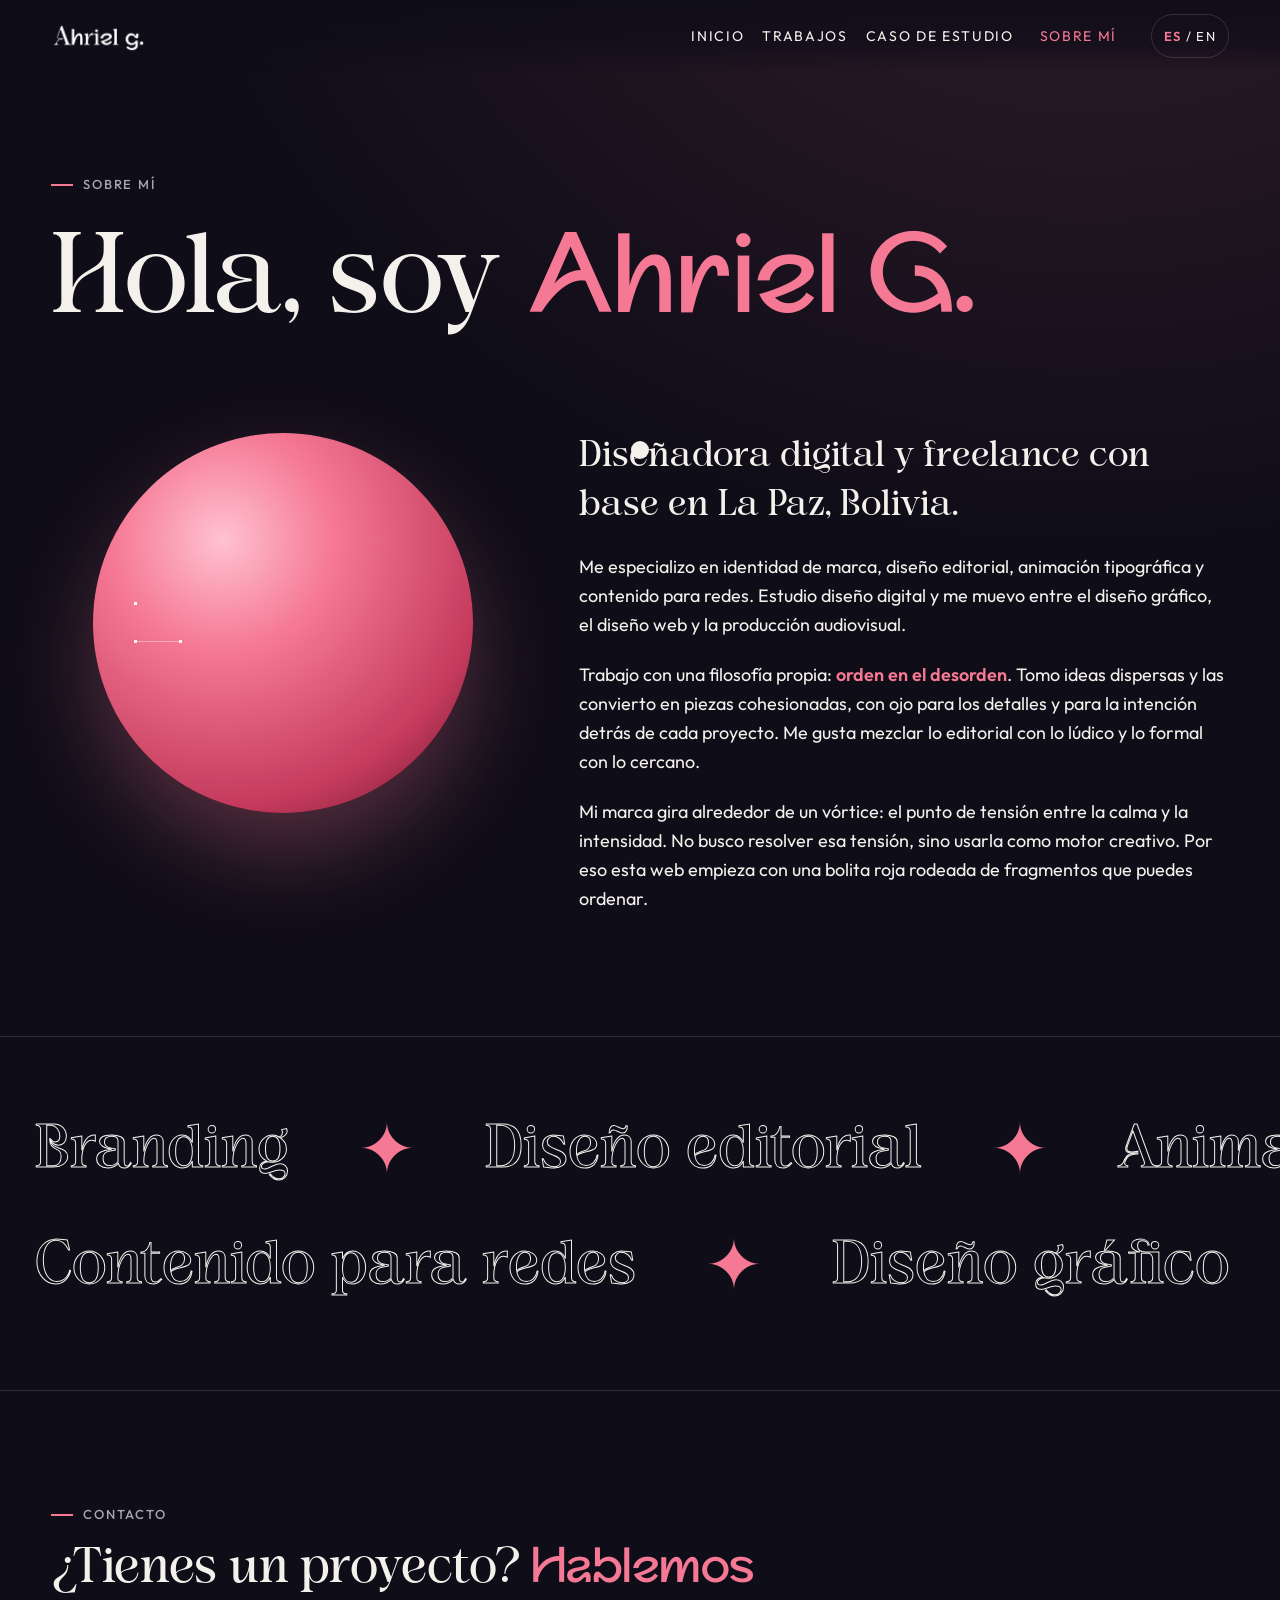
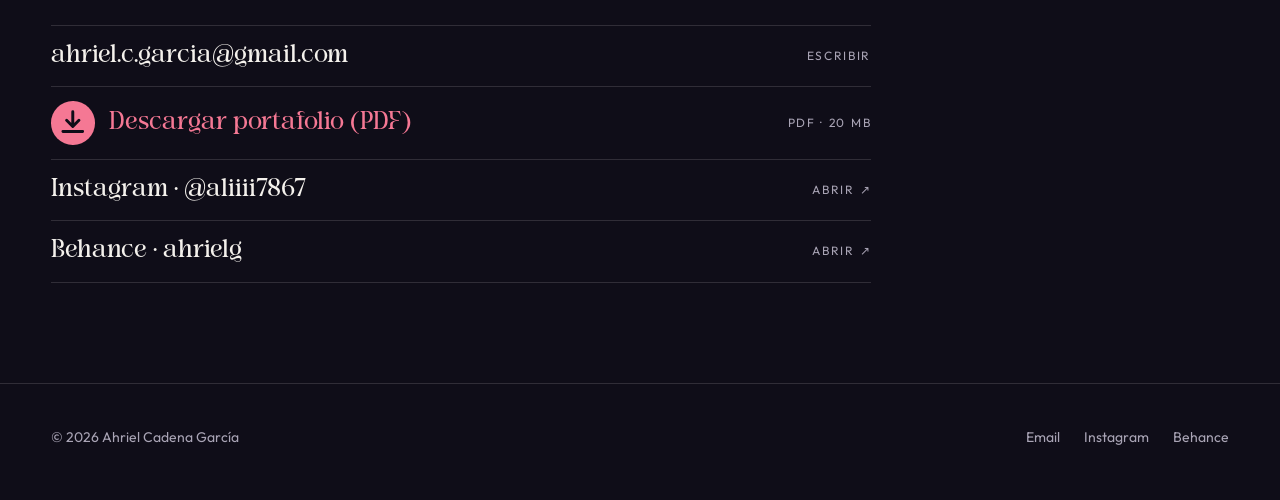
==== commit d169eb6d: "Trabajos con distribución uniforme y descarga del portafolio en PDF Co-Authored-By: Claude Opus 5.5 " ====
--- a/sobre-mi.html
+++ b/sobre-mi.html
@@ -68,7 +68,8 @@
       <h2 id="titulo-contacto" class="aparece" data-i18n="co_titulo">¿Tienes un proyecto? <span class="acento">Hablemos</span></h2>
       <ul class="contacto__lista">
         <li class="aparece"><a href="mailto:ahriel.c.garcia@gmail.com">ahriel.c.garcia@gmail.com <small data-i18n="co_escribir">Escribir</small></a></li>
-        <li class="aparece"><button type="button" data-copiar="ahriel.c.garcia@gmail.com"><span data-i18n="co_copiar_t">Copiar mi correo</span> <small data-i18n="co_copiar">Copiar</small></button></li>
+        <!-- Descarga directa del portafolio en PDF (el archivo está en assets/identidad-visual/) -->
+        <li class="aparece"><a class="descargar" href="assets/identidad-visual/ahriel-cadena-portafolio.pdf" download="ahriel-cadena-portafolio.pdf" type="application/pdf"><span class="descargar__texto"><svg class="descargar__icono" viewBox="0 0 24 24" aria-hidden="true"><path d="M12 3v12m0 0-5-5m5 5 5-5M4 19h16"/></svg><span data-i18n="co_pdf_t">Descargar portafolio (PDF)</span></span> <small data-i18n="co_pdf">PDF · 20 MB</small></a></li>
         <li class="aparece"><a href="https://www.instagram.com/aliiii7867/" target="_blank" rel="noopener">Instagram · @aliiii7867 <small data-i18n="co_abrir">Abrir ↗</small></a></li>
         <li class="aparece"><a href="https://www.behance.net/ahrielg" target="_blank" rel="noopener">Behance · ahrielg <small data-i18n="co_abrir">Abrir ↗</small></a></li>
       </ul>
--- a/css/estilos.css
+++ b/css/estilos.css
@@ -344,12 +344,27 @@
 /* =====================================================================
    PÁGINA: TRABAJOS (trabajos.html) · predomina el TURQUESA
    ===================================================================== */
-.bento {
-  display: grid; gap: clamp(12px, 1.4vw, 20px);
-  grid-template-columns: repeat(6, minmax(0, 1fr));
-  grid-auto-rows: auto;               /* cada tarjeta define su alto; la fila toma el de la más alta */
-  padding-bottom: clamp(60px, 10vw, 120px);
-}
+/* --- Lista de trabajos: pieza a un lado, información al otro, alternando ---
+   Cada pieza respeta su formato: cuadrada (1:1), vertical (4:5) o póster (842 × 1190). */
+.trabajos { display: grid; gap: clamp(72px, 10vw, 140px); padding: clamp(20px, 3vw, 40px) 0 clamp(80px, 12vw, 140px); }
+.trabajo { display: grid; grid-template-columns: minmax(0, 1fr) minmax(0, 1fr); align-items: center; gap: clamp(32px, 6vw, 96px); }
+.trabajo--der .trabajo__pieza { order: 2; }              /* la pieza pasa a la derecha */
+.trabajo__pieza { width: 100%; justify-self: center; }
+.pieza--cuadrada { aspect-ratio: 1; max-width: 560px; }
+.pieza--vertical { aspect-ratio: 4 / 5; max-width: 460px; }
+.pieza--poster   { aspect-ratio: 842 / 1190; max-width: 430px; }
+.trabajo__info { display: flex; flex-direction: column; align-items: flex-start; gap: 16px; max-width: 520px; }
+.trabajo--izq .trabajo__info { justify-self: start; }
+.trabajo--der .trabajo__info { justify-self: end; }
+.trabajo__info .etiqueta { color: var(--acento); }
+.trabajo__info h2 { font-size: clamp(34px, 3.6vw, 56px); line-height: 1.05; }
+.trabajo__desc { margin: 0; color: var(--texto-suave); font-size: clamp(16px, 1.15vw, 18px); line-height: 1.65; }
+.trabajo__ficha { display: grid; grid-template-columns: repeat(3, minmax(0, 1fr)); gap: 0 18px; width: 100%; margin: 8px 0 6px; }
+.trabajo__ficha div { padding-top: 12px; border-top: 1px solid var(--linea); }
+.trabajo__ficha dt { font-size: 11px; letter-spacing: 0.14em; text-transform: uppercase; color: var(--acento); margin-bottom: 6px; }
+.trabajo__ficha dd { margin: 0; font-size: 14px; line-height: 1.45; }
+.trabajo__info .boton { margin-top: 6px; margin-left: -6px; }
+
 .tarjeta {
   position: relative; overflow: hidden; border-radius: var(--radio);
   background: var(--fondo-2); border: 1px solid var(--linea);
@@ -362,25 +377,6 @@
 }
 .tarjeta:hover::before, .tarjeta.en-foco::before { opacity: 1; }
 .tarjeta__escena { position: absolute; inset: 0; z-index: 1; }
-/* Datos de la tarjeta: tipo, nombre y botón, con aire entre ellos */
-.tarjeta__info {
-  position: absolute; left: 0; bottom: 0; z-index: 4; pointer-events: none;
-  padding: clamp(20px, 2.2vw, 30px);
-  display: flex; flex-direction: column; align-items: flex-start; gap: 12px;
-}
-.tarjeta__info .etiqueta { color: var(--acento); }
-.tarjeta__info h2 { font-size: clamp(32px, 3vw, 48px); }
-.tarjeta__info .boton { pointer-events: auto; margin-top: 8px; margin-left: -6px; background: rgba(15, 13, 24, 0.55); backdrop-filter: blur(6px); -webkit-backdrop-filter: blur(6px); border-radius: 4px; }
-/* degradado detrás del texto para que siempre se lea */
-.tarjeta__info::before { content: ""; position: absolute; inset: -60px -40px 0 -40px; z-index: -1; background: radial-gradient(ellipse at 20% 100%, rgba(15, 13, 24, 0.9), rgba(15, 13, 24, 0) 70%); }
-
-/* Escritorio: Expiria y Lit Killah lado a lado; el lyric (credencial) junto al
-   cartel de Zagreb en formato póster; el caso de estudio a todo el ancho */
-.t-expiria { grid-column: span 3; min-height: clamp(480px, 44vw, 660px); }
-.t-lit     { grid-column: span 3; min-height: clamp(480px, 44vw, 660px); }
-.t-lyric   { grid-column: span 4; }
-.t-zagreb  { grid-column: span 2; }
-.t-caso    { grid-column: span 6; min-height: clamp(300px, 26vw, 380px); }
 
 /* — Expiria: pared de stickers elásticos — */
 .stickers { position: absolute; inset: 0; overflow: hidden; user-select: none; -webkit-user-select: none; background: radial-gradient(circle at 30% 20%, #1D1A27, var(--fondo-2) 70%); }
@@ -414,11 +410,12 @@
 
 /* — Lyric video: credencial metálica que refleja el video (Reflective Card) —
    La credencial va centrada y, debajo, el nombre del proyecto y el botón. */
-.t-lyric { display: flex; flex-direction: column; align-items: center; justify-content: center; gap: clamp(18px, 2vw, 28px); padding: clamp(36px, 4vw, 56px) clamp(20px, 3vw, 40px) clamp(24px, 2.6vw, 34px); }
-.credencial-escena { position: relative; inset: auto; display: grid; place-items: center; perspective: 900px; }
+/* la pieza vertical del lyric: fondo oscuro con la credencial centrada */
+.t-lyric { background: radial-gradient(circle at 50% 40%, #1C2A26, var(--fondo-2) 70%); }
+.credencial-escena { display: grid; place-items: center; perspective: 900px; }
 .credencial {
   --rx: 0deg; --ry: 0deg; --lx: 50%; --ly: 50%; --px: 0%; --py: 0%;
-  position: relative; width: clamp(220px, 19vw, 290px); aspect-ratio: 5 / 7.6; border-radius: 18px; overflow: hidden;
+  position: relative; width: min(62%, 290px); aspect-ratio: 5 / 7.6; border-radius: 18px; overflow: hidden;
   transform: rotateX(var(--rx)) rotateY(var(--ry)); transform-style: preserve-3d;
   background: linear-gradient(145deg, #6F6B78, #2B2933 45%, #8C8896 70%, #3A3842);
   box-shadow: 0 1px 0 rgba(255, 255, 255, 0.5) inset, 0 0 0 1px rgba(255, 255, 255, 0.18) inset,
@@ -437,7 +434,7 @@
   background: radial-gradient(circle at var(--lx) var(--ly), rgba(255, 255, 255, 0.85), rgba(255, 255, 255, 0) 45%),
               linear-gradient(115deg, transparent 30%, rgba(255, 255, 255, 0.55) calc(var(--lx) - 6%), transparent calc(var(--lx) + 14%)); }
 .credencial__ranura { position: absolute; top: 14px; left: 50%; width: 46px; height: 8px; margin-left: -23px; border-radius: 99px; background: #0F0D18; box-shadow: 0 1px 0 rgba(255, 255, 255, 0.35); }
-.credencial__contenido { background: linear-gradient(to top, rgba(10, 9, 15, 0.82) 0%, rgba(10, 9, 15, 0.35) 42%, transparent 62%); position: absolute; inset: 0; display: flex; flex-direction: column; justify-content: space-between; padding: 38px 18px 18px; color: #fff; text-shadow: 0 1px 8px rgba(0, 0, 0, 0.45); transform: translateZ(20px); }
+.credencial__contenido { background: linear-gradient(to top, rgba(10, 9, 15, 0.9) 0%, rgba(10, 9, 15, 0.6) 45%, transparent 70%); position: absolute; inset: 0; display: flex; flex-direction: column; justify-content: space-between; padding: 38px 18px 18px; color: #fff; text-shadow: 0 1px 8px rgba(0, 0, 0, 0.45); transform: translateZ(20px); }
 .credencial__arriba { display: flex; justify-content: space-between; align-items: center; }
 .credencial__marca { font-size: 11px; font-weight: 600; letter-spacing: 0.2em; text-transform: uppercase; padding: 5px 10px; border-radius: 99px; background: rgba(255, 255, 255, 0.14); backdrop-filter: blur(6px); -webkit-backdrop-filter: blur(6px); border: 1px solid rgba(255, 255, 255, 0.25); }
 .credencial__chip { width: 34px; height: 26px; border-radius: 6px; background: linear-gradient(135deg, #E9D8A6, #A8915A 50%, #F2E6C2); box-shadow: inset 0 0 0 1px rgba(0, 0, 0, 0.25); }
@@ -447,11 +444,7 @@
 .credencial__datos { display: flex; flex-wrap: wrap; gap: 6px; margin-top: 6px; }
 .credencial__datos span { font-size: 10px; letter-spacing: 0.12em; text-transform: uppercase; padding: 4px 8px; border-radius: 99px; background: rgba(15, 13, 24, 0.45); border: 1px solid rgba(255, 255, 255, 0.2); }
 .credencial__codigo { margin-top: 8px; padding-top: 8px; border-top: 1px solid rgba(255, 255, 255, 0.25); font-size: 10px; letter-spacing: 0.14em; text-transform: uppercase; color: rgba(255, 255, 255, 0.75); }
-.credencial__pista { position: absolute; top: -28px; left: 50%; transform: translateX(-50%); white-space: nowrap; font-size: 11px; letter-spacing: 0.14em; text-transform: uppercase; color: var(--texto-suave); pointer-events: none; }
-.t-lyric .tarjeta__info { position: relative; left: auto; bottom: auto; padding: 0; align-items: center; text-align: center; }
-.t-lyric .tarjeta__info::before, .t-zagreb .tarjeta__info::before { display: none; }
-.t-lyric .tarjeta__info h2 { font-size: clamp(24px, 2.2vw, 34px); max-width: 24ch; line-height: 1.1; }
-.t-lyric .tarjeta__info .boton { margin-left: 0; }
+.credencial__pista { position: absolute; top: 16px; left: 50%; transform: translateX(-50%); white-space: nowrap; font-size: 11px; letter-spacing: 0.14em; text-transform: uppercase; color: var(--texto-suave); pointer-events: none; }
 
 /* — Lit Killah: pasaje 3D (túnel de imágenes) — */
 .pasaje { position: absolute; inset: 0; overflow: hidden; perspective: 520px; background: radial-gradient(circle at 50% 42%, #10221D, #07060B 70%); cursor: pointer; touch-action: pan-y; }
@@ -473,10 +466,7 @@
 /* — Zagreb: antes y después — */
 .comparar { position: absolute; inset: 0; touch-action: pan-y; user-select: none; }
 /* Zagreb: contenedor vertical con la proporción exacta del cartel (842 × 1190): se ve entero, sin recortes */
-.t-zagreb { display: flex; flex-direction: column; }
-.t-zagreb .comparar { position: relative; inset: auto; width: 100%; aspect-ratio: 842 / 1190; flex: none; overflow: hidden; }
 .t-zagreb .comparar > img, .t-zagreb .comparar > video { object-fit: contain; object-position: 50% 50%; }
-.t-zagreb .tarjeta__info { position: relative; left: auto; bottom: auto; }
 .comparar > img, .comparar > video { position: absolute; inset: 0; width: 100%; height: 100%; object-fit: cover; object-position: 50% 30%; }
 .comparar__despues { clip-path: inset(0 0 0 var(--corte, 50%)); }
 .comparar__linea { position: absolute; top: 0; bottom: 0; left: var(--corte, 50%); width: 2px; background: var(--texto); transform: translateX(-1px); z-index: 2; }
@@ -486,10 +476,12 @@
 .comparar__rotulo.der { right: 14px; }
 
 /* — Caso de estudio: carrusel con perspectiva — */
-.flujo { position: absolute; inset: 0 0 0 40%; perspective: 1000px; display: grid; place-items: center; overflow: hidden; }
-.flujo__item { position: absolute; height: 72%; aspect-ratio: 1; border-radius: 10px; overflow: hidden; transition: transform 0.9s var(--suave), opacity 0.9s, filter 0.9s; box-shadow: 0 24px 50px rgba(0, 0, 0, 0.5); }
-.flujo__item img { width: 100%; height: 100%; object-fit: cover; }
-.t-caso .tarjeta__info .etiqueta { color: var(--amarillo); }
+.flujo { position: absolute; inset: 0; perspective: 1000px; display: grid; place-items: center; overflow: hidden; }
+.flujo__item { position: absolute; height: 64%; aspect-ratio: 1; border-radius: 10px; overflow: hidden; transition: transform 0.9s var(--suave), opacity 0.9s, filter 0.9s; box-shadow: 0 24px 50px rgba(0, 0, 0, 0.5); }
+.flujo__item img { width: 100%; height: 100%; object-fit: contain; background: #0A090F; }
+.t-caso { background: radial-gradient(circle at 50% 45%, #2A1E12, var(--fondo-2) 70%); }
+/* el caso de estudio usa el amarillo de su página */
+.trabajo:has(.t-caso) .trabajo__info .etiqueta, .trabajo:has(.t-caso) .trabajo__ficha dt { color: var(--amarillo); }
 
 /* --- Panel de detalle de cada trabajo --- */
 .detalle {
@@ -529,35 +521,39 @@
 .fondo-negro { background: #050505 !important; }
 
 @media (max-width: 1100px) {
-  .bento { grid-template-columns: repeat(2, minmax(0, 1fr)); }
-  .t-expiria, .t-lit { grid-column: span 2; min-height: min(84vw, 760px); }
-  .t-lyric, .t-zagreb { grid-column: span 1; }
-  .t-caso { grid-column: span 2; min-height: 44vw; }
   .ficha { grid-template-columns: repeat(2, minmax(0, 1fr)); }
+  .trabajo__ficha { grid-template-columns: minmax(0, 1fr); gap: 0; }
+  .trabajo__ficha div { display: grid; grid-template-columns: 9.5em minmax(0, 1fr); gap: 12px; padding: 10px 0; }
+  .trabajo__ficha dt { margin: 2px 0 0; }
+}
+/* Celular y tablet vertical: la pieza arriba y la información abajo */
+@media (max-width: 760px) {
+  .trabajo { grid-template-columns: minmax(0, 1fr); gap: 26px; }
+  .trabajo--der .trabajo__pieza { order: 0; }
+  .trabajo__info, .trabajo--der .trabajo__info { justify-self: stretch; max-width: none; }
+  .pieza--cuadrada { max-width: 520px; }
+  .pieza--vertical { max-width: 420px; }
+  .pieza--poster { max-width: 400px; }
 }
 @media (max-width: 640px) {
-  .bento { grid-template-columns: minmax(0, 1fr); }
-  .t-expiria { grid-column: auto; min-height: 0; height: 150vw; max-height: 700px; }
   .sticker__color { font-size: 10px; letter-spacing: 0; }
-  .t-lit { grid-column: auto; min-height: 0; height: 140vw; max-height: 680px; }
-  .t-lyric, .t-zagreb { grid-column: auto; }
-  .credencial { width: min(66vw, 270px); }
   .stickers__pista, .pasaje__pista { left: 18px; right: 18px; font-size: 11px; text-align: right; }
-  .t-caso { grid-column: auto; min-height: 0; height: 110vw; max-height: 560px; }
-  .flujo { inset: 0 0 40% 0; }
   .ficha { grid-template-columns: 1fr; }
   .historia > div { grid-template-columns: 1fr; gap: 8px; }
   .galeria .g8, .galeria .g6, .galeria .g4 { grid-column: span 12; }
   .galeria .g3 { grid-column: span 6; }
 }
+/* Celular horizontal: se mantiene pieza | información, con piezas más bajas */
 @media (max-width: 960px) and (orientation: landscape) and (max-height: 500px) {
-  /* celular horizontal: tarjetas de dos en dos */
-  .bento { grid-template-columns: repeat(2, minmax(0, 1fr)); }
-  .t-expiria, .t-lit { grid-column: span 1; min-height: 0; height: 440px; }
-  .t-lyric, .t-zagreb { grid-column: span 1; }
-  .t-caso { grid-column: span 2; min-height: 0; height: 320px; }
+  .trabajo { grid-template-columns: minmax(0, 1fr) minmax(0, 1fr); gap: 28px; }
+  .trabajo--der .trabajo__pieza { order: 2; }
+  .pieza--cuadrada { width: min(100%, 86vh); }
+  .pieza--vertical { width: min(100%, calc(86vh * 4 / 5)); }
+  .pieza--poster   { width: min(100%, calc(86vh * 842 / 1190)); }
+  .credencial { width: 74%; }
+  .credencial__abajo strong { font-size: 18px; }
+  .credencial__datos span:nth-child(3), .credencial__pista { display: none; }
   .sticker__color { font-size: 10px; letter-spacing: 0; }
-  .credencial { width: 220px; }
 }
 
 
@@ -680,7 +676,10 @@
 }
 .contacto__lista a:hover, .contacto__lista button:hover { color: var(--acento); padding-left: 12px; }
 .contacto__lista small { font-family: "Outfit", sans-serif; font-size: 12px; letter-spacing: 0.14em; text-transform: uppercase; color: var(--texto-suave); white-space: nowrap; }
-.copiado { color: var(--menta) !important; }
+.contacto__lista .descargar { color: var(--acento); }
+.descargar__texto { display: inline-flex; align-items: center; gap: 14px; }
+.descargar__icono { flex: none; width: 1.05em; height: 1.05em; padding: 7px; box-sizing: content-box; border-radius: 50%; background: var(--acento); fill: none; stroke: var(--fondo); stroke-width: 2.4; stroke-linecap: round; stroke-linejoin: round; transition: transform 0.4s var(--suave); }
+.descargar:hover .descargar__icono { transform: translateY(3px); }
 
 @media (max-width: 860px) {
   .sobre { grid-template-columns: 1fr; }
